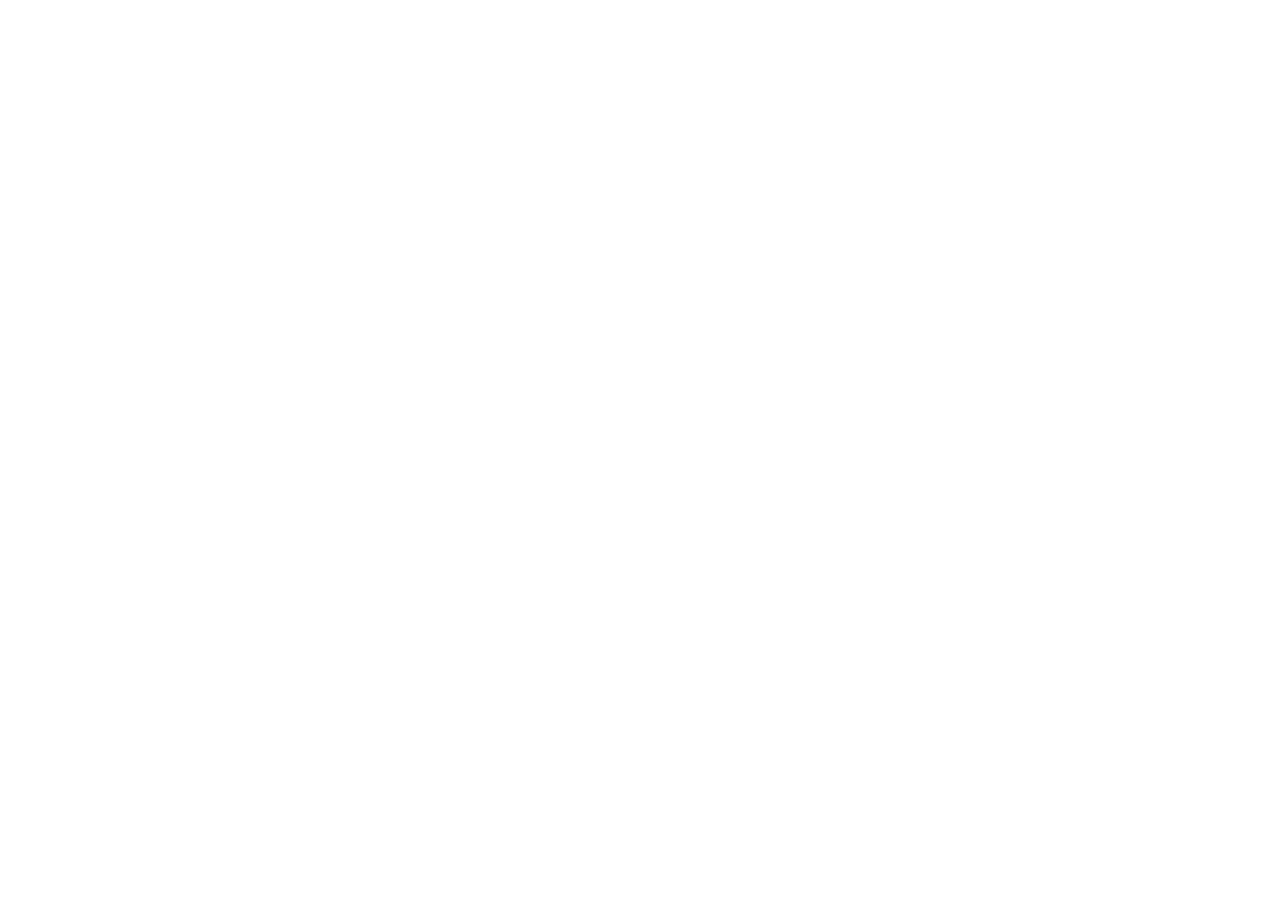
==== index.html @ 1d836e10 "Initial commit" ====
<!DOCTYPE html>
<html lang="en">
    <head>
        <meta charset="UTF-8">
        <meta name="viewport" content="width=device-width, initial-scale=1.0">
        <title>Document</title>

        <!--CSS-->
        <link rel="stylesheet" href="css/style.css">

        <!--Bootstrap CDN-->
        <link href="https://cdn.jsdelivr.net/npm/bootstrap@5.3.3/dist/css/bootstrap.min.css" rel="stylesheet" integrity="sha384-QWTKZyjpPEjISv5WaRU9OFeRpok6YctnYmDr5pNlyT2bRjXh0JMhjY6hW+ALEwIH" crossorigin="anonymous">

        <!--Font-->

        <!--FontAwesome CDN-->
        <link rel="stylesheet" href="https://cdnjs.cloudflare.com/ajax/libs/font-awesome/6.5.2/css/all.min.css" integrity="sha512-SnH5WK+bZxgPHs44uWIX+LLJAJ9/2PkPKZ5QiAj6Ta86w+fsb2TkcmfRyVX3pBnMFcV7oQPJkl9QevSCWr3W6A==" crossorigin="anonymous" referrerpolicy="no-referrer" />
        
    </head>

    <body>
        
        <!--HEADER-->
        <header>

        </header>
        <!--MAIN-->
        <main>

        </main>
        <!--FOOTER-->
        <footer>

        </footer>
        <!--LINK SCRIPT JS-->
        <script type="text/javascript" src="js/scripts.js"></script>
    </body>
</html>
---- css/style.css ----
/*RESET*/

/*GENERAL*/

/*HEADER*/

/*MAIN*/

/*FOOTER*/

/*RESPONSIVE*/
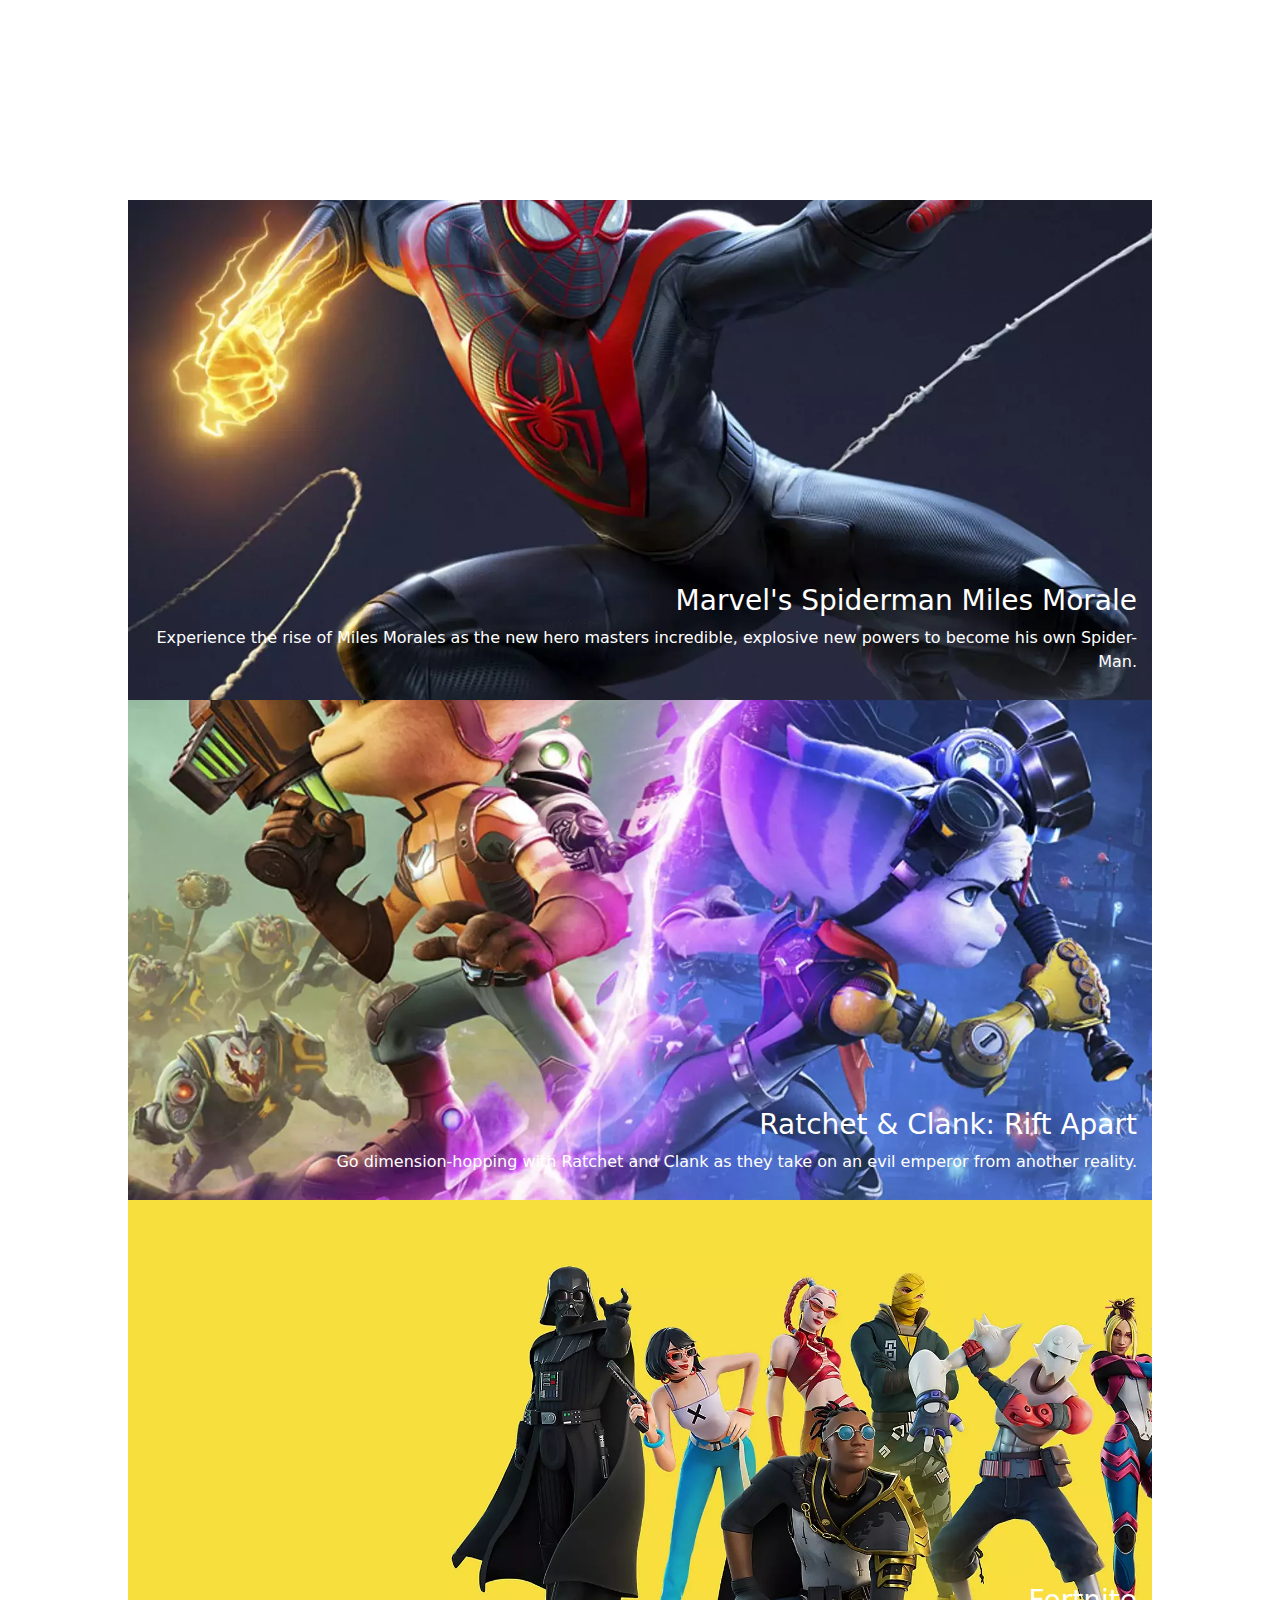
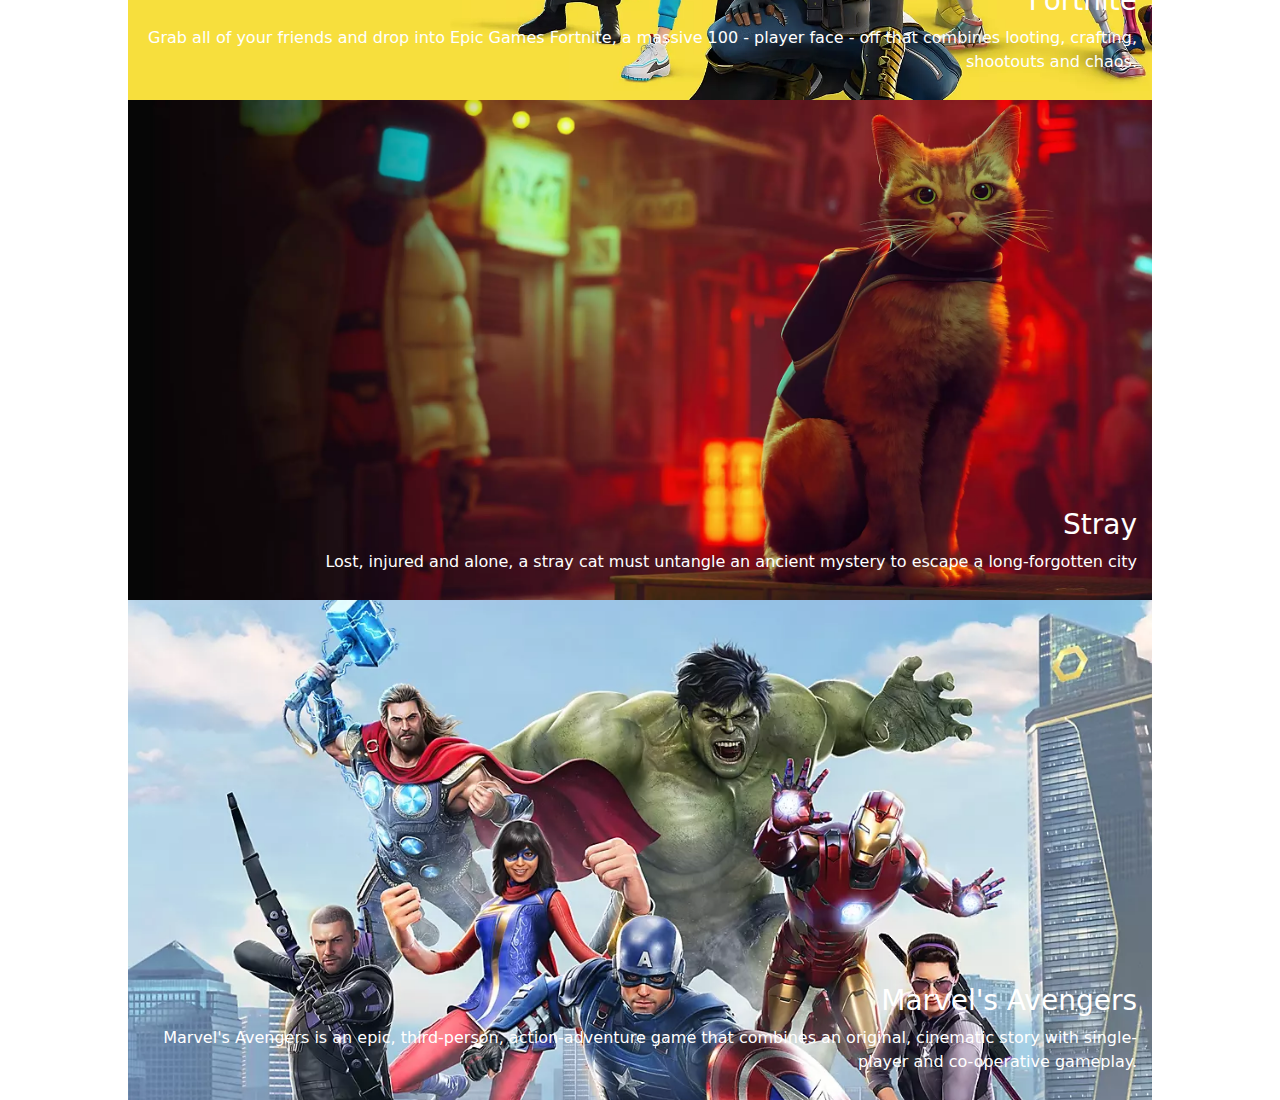
==== commit 3e29f2ba: "sistemato fino a milestone 1" ====
--- a/index.html
+++ b/index.html
@@ -3,7 +3,7 @@
     <head>
         <meta charset="UTF-8">
         <meta name="viewport" content="width=device-width, initial-scale=1.0">
-        <title>Document</title>
+        <title>JS Array Oggetti Carosello</title>
 
         <!--CSS-->
         <link rel="stylesheet" href="css/style.css">
@@ -19,19 +19,90 @@
     </head>
 
     <body>
-        
-        <!--HEADER-->
-        <header>
 
-        </header>
         <!--MAIN-->
         <main>
+            <div id="my-carousel">
 
+                <div class="img-container">
+
+                    <!--<div class="slide active">
+                        <img src="img/01.webp" alt="01">
+                        
+                        <div class="text">
+                            <h3>
+                                Spiderman
+                            </h3>
+                            <p>
+                                Lorem ipsum dolor sit amet consectetur, adipisicing elit. Minus labore nemo delectus aperiam dolores optio.                            </p>
+                        </div>
+                    </div>
+
+                    <div class="slide">
+                        <img src="img/02.webp" alt="02">
+                        
+                        <div class="text">
+                            <h3>
+                                Spiderman
+                            </h3>
+                            <p>
+                                Lorem ipsum dolor sit amet, consectetur adipisicing elit. Quis modi maiores nostrum laborum provident dolor odio iure consequuntur excepturi quam?
+                            </p>
+                        </div>
+                    </div>
+
+                    <div class="slide">
+                        <img src="img/03.webp" alt="03">
+                        
+                        <div class="text">
+                            <h3>
+                                Spiderman
+                            </h3>
+                            <p>
+                                Lorem ipsum dolor sit amet, consectetur adipisicing elit. Quis modi maiores nostrum laborum provident dolor odio iure consequuntur excepturi quam?
+                            </p>
+                        </div>
+                    </div>
+
+                    <div class="slide">
+                        <img src="img/04.webp" alt="04">
+                        
+                        <div class="text">
+                            <h3>
+                                Spiderman
+                            </h3>
+                            <p>
+                                Lorem ipsum dolor sit amet, consectetur adipisicing elit. Quis modi maiores nostrum laborum provident dolor odio iure consequuntur excepturi quam?
+                            </p>
+                        </div>
+                    </div>
+
+                    <div class="slide">
+                        <img src="img/05.webp" alt="05">
+                        
+                        <div class="text">
+                            <h3>
+                                Spiderman
+                            </h3>
+                            <p>
+                                Lorem ipsum dolor sit amet, consectetur adipisicing elit. Quis modi maiores nostrum laborum provident dolor odio iure consequuntur excepturi quam?
+                            </p>
+                        </div>
+                    </div>-->
+                </div>
+
+                <div class="button-containers">
+                    <button id="pre-button">
+                        <i class="fa-solid fa-arrow-left"></i>
+                    </button>
+
+                    <button id="next-button">
+                        <i class="fa-solid fa-arrow-right"></i>
+                    </button>
+                </div>
+            </div>
         </main>
-        <!--FOOTER-->
-        <footer>
 
-        </footer>
         <!--LINK SCRIPT JS-->
         <script type="text/javascript" src="js/scripts.js"></script>
     </body>
--- a/css/style.css
+++ b/css/style.css
@@ -1,11 +1,79 @@
 /*RESET*/
+* {
+    margin: 0;
+    padding: 0;
+    box-sizing: border-box;
+}
+
 
 /*GENERAL*/
 
-/*HEADER*/
+body {
+    font-family: Arial, Helvetica, sans-serif;
+}
+
 
 /*MAIN*/
 
-/*FOOTER*/
+main{
+    height: 100vh;
+    display: flex;
+    justify-content: center;
+    align-items: center;
+}
 
-/*RESPONSIVE*/+#my-carousel{
+    width: 80%;
+    height: 500px;
+    background-color: black;
+    color: white;
+}
+
+#my-carousel .img-container{
+    height: 500px;
+}
+
+.img-container .slide {
+    width: 100%;
+    height: 100%;
+    position: relative;
+}
+
+.img-container .slide > img{
+    width: 100%;
+    height: 100%;
+    object-fit: cover;
+}
+
+.img-container .slide > .text{
+    position: absolute;
+    left: 0; 
+    bottom: 0;
+    width: 100%;
+    text-align: right;
+    padding-right: 15px;
+    padding-bottom: 10px;
+}
+
+.img-container .slide.active{
+    display: block;
+}
+
+
+#my-carousel .button-containers{
+    display: flex;
+    justify-content: space-between;
+}
+
+#my-carousel .button-containers > *{
+    margin: 0 10px;
+}
+
+button{
+    width: 70px;
+    height: 70px;
+    border-radius: 10px;
+    border: none;
+    background-color: white;
+}
+
